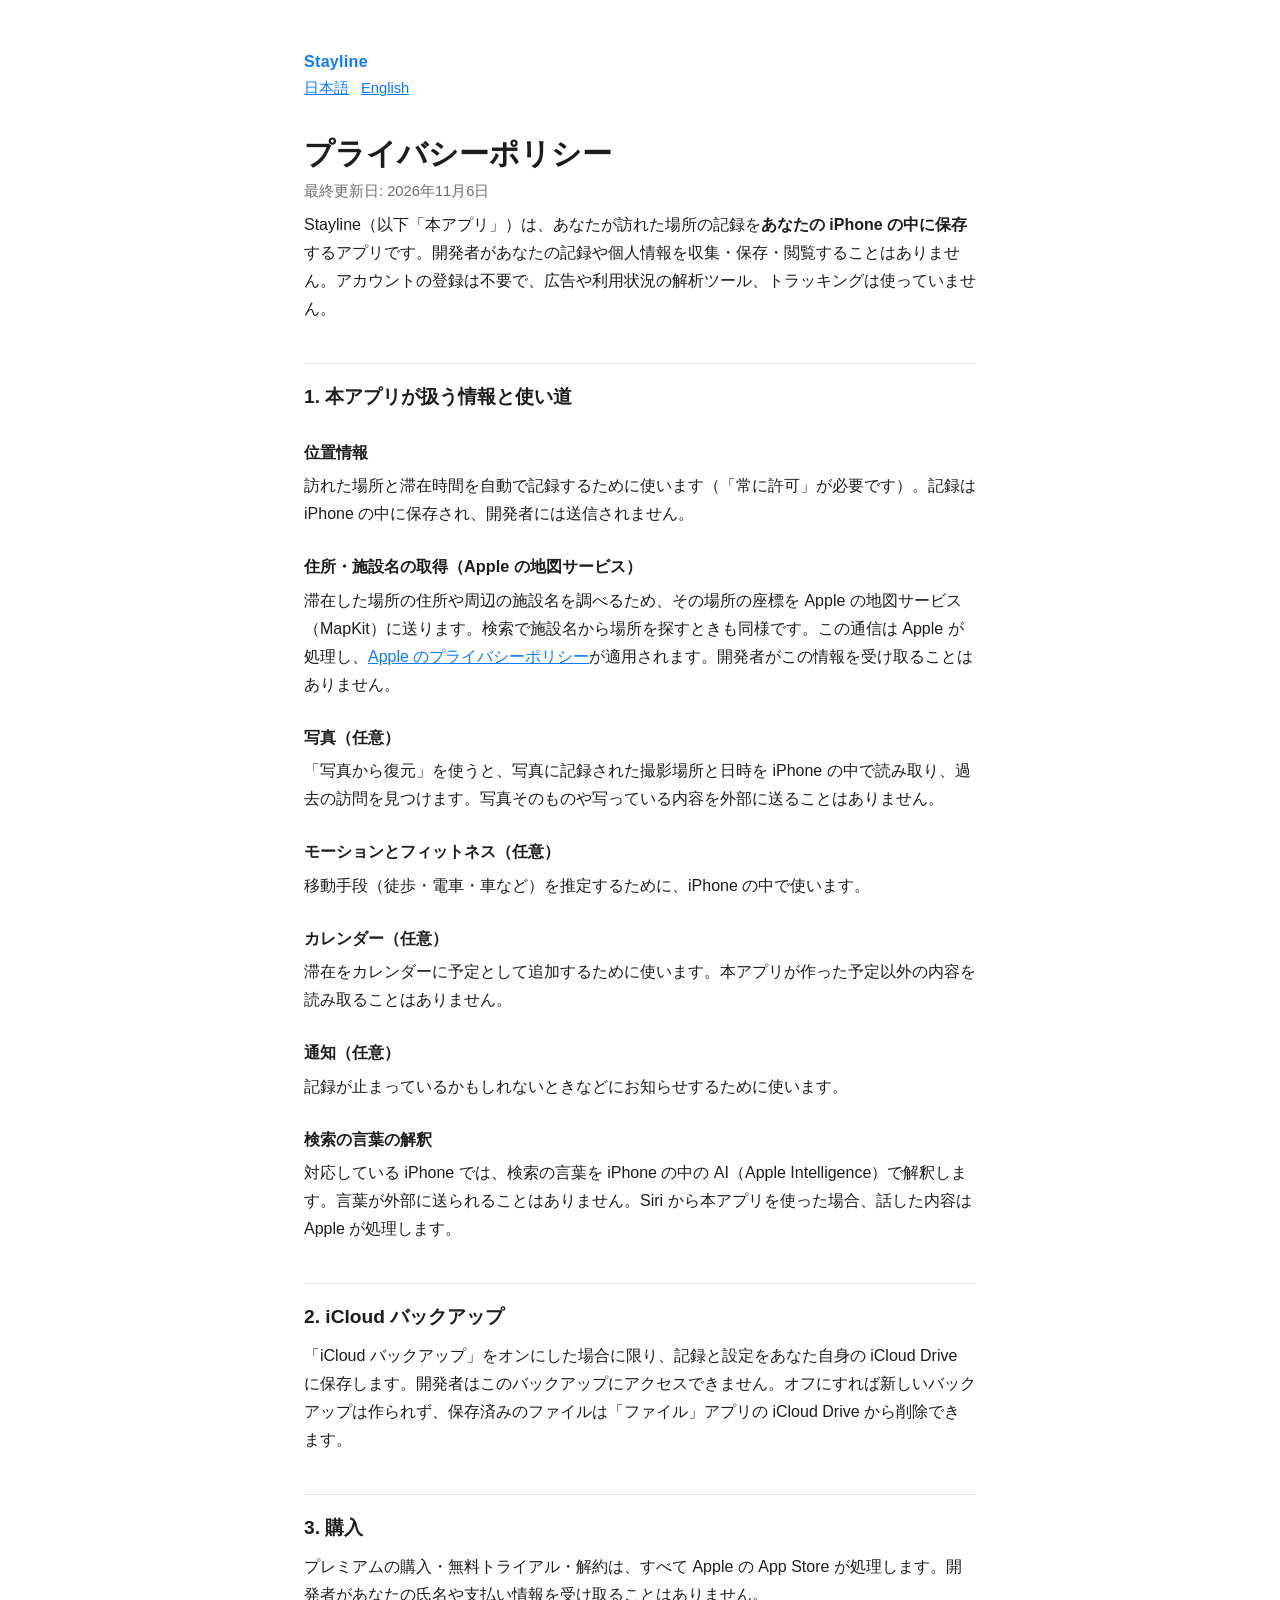
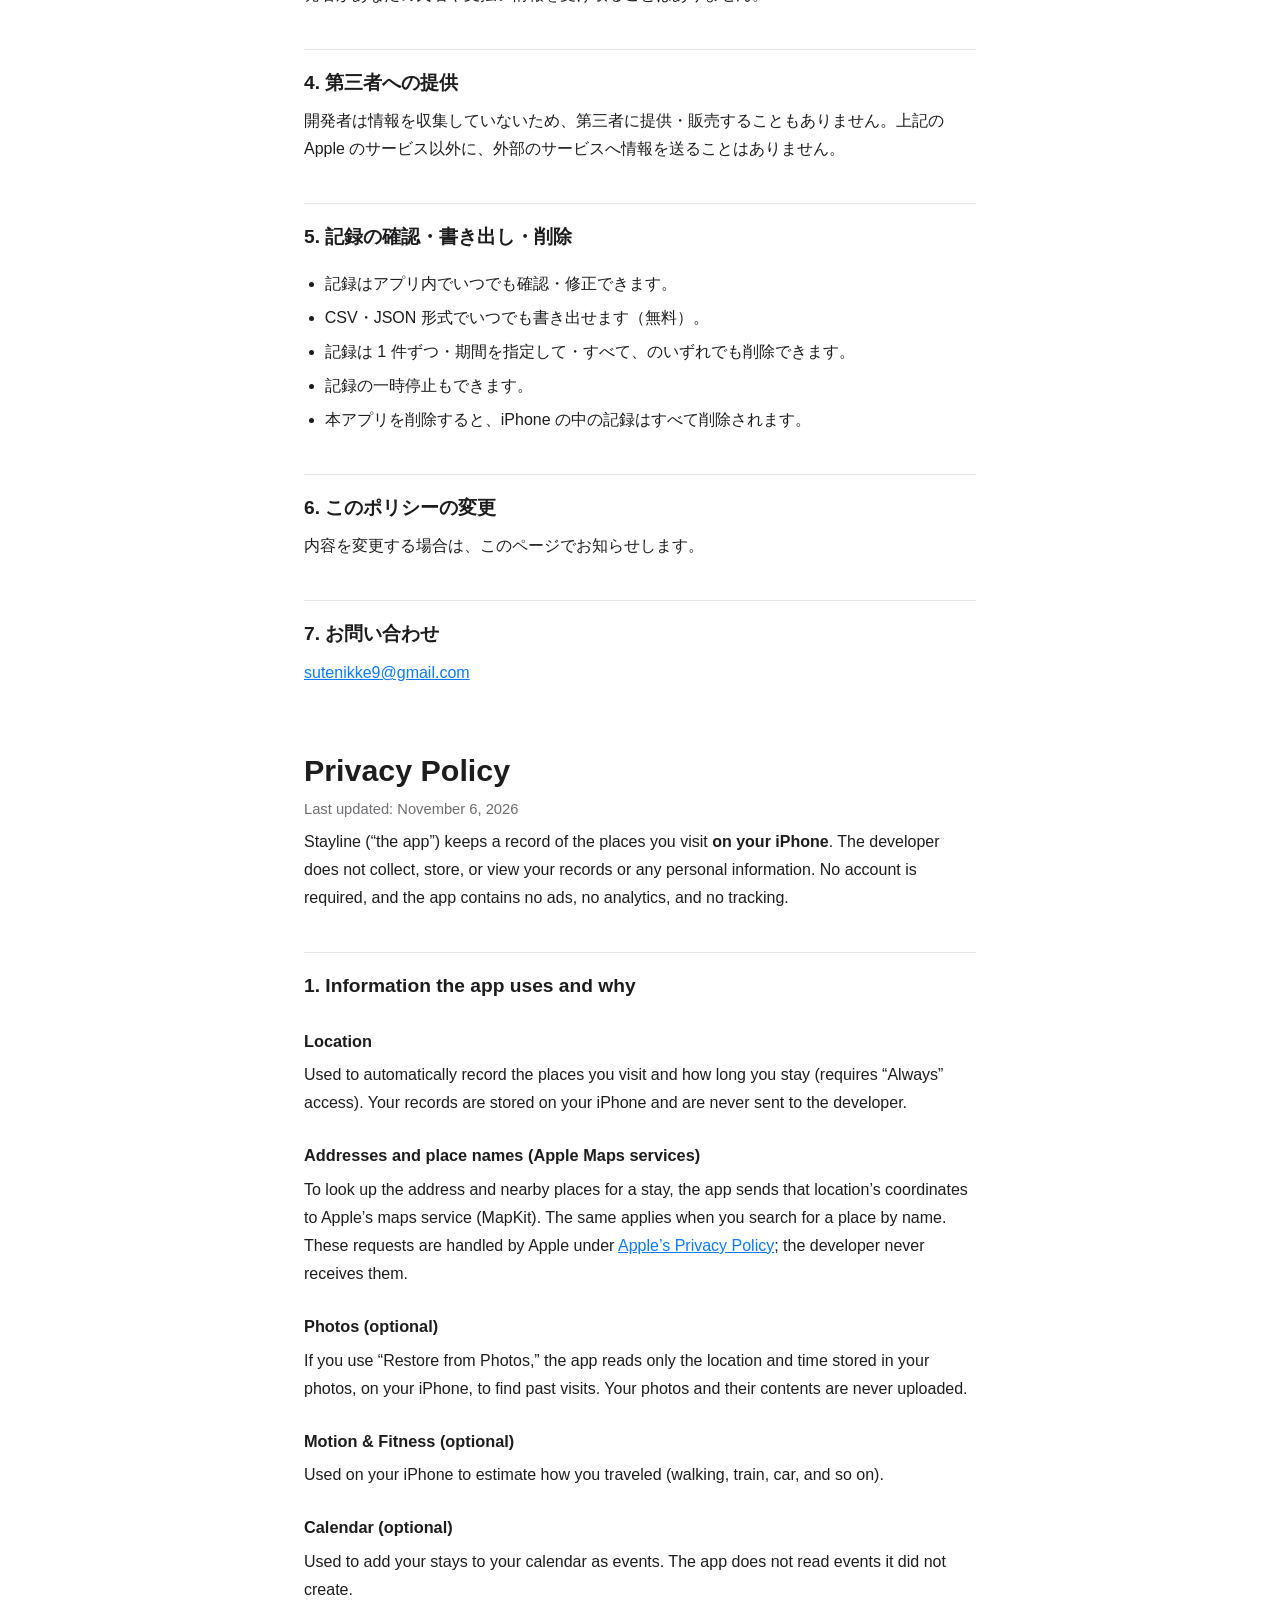
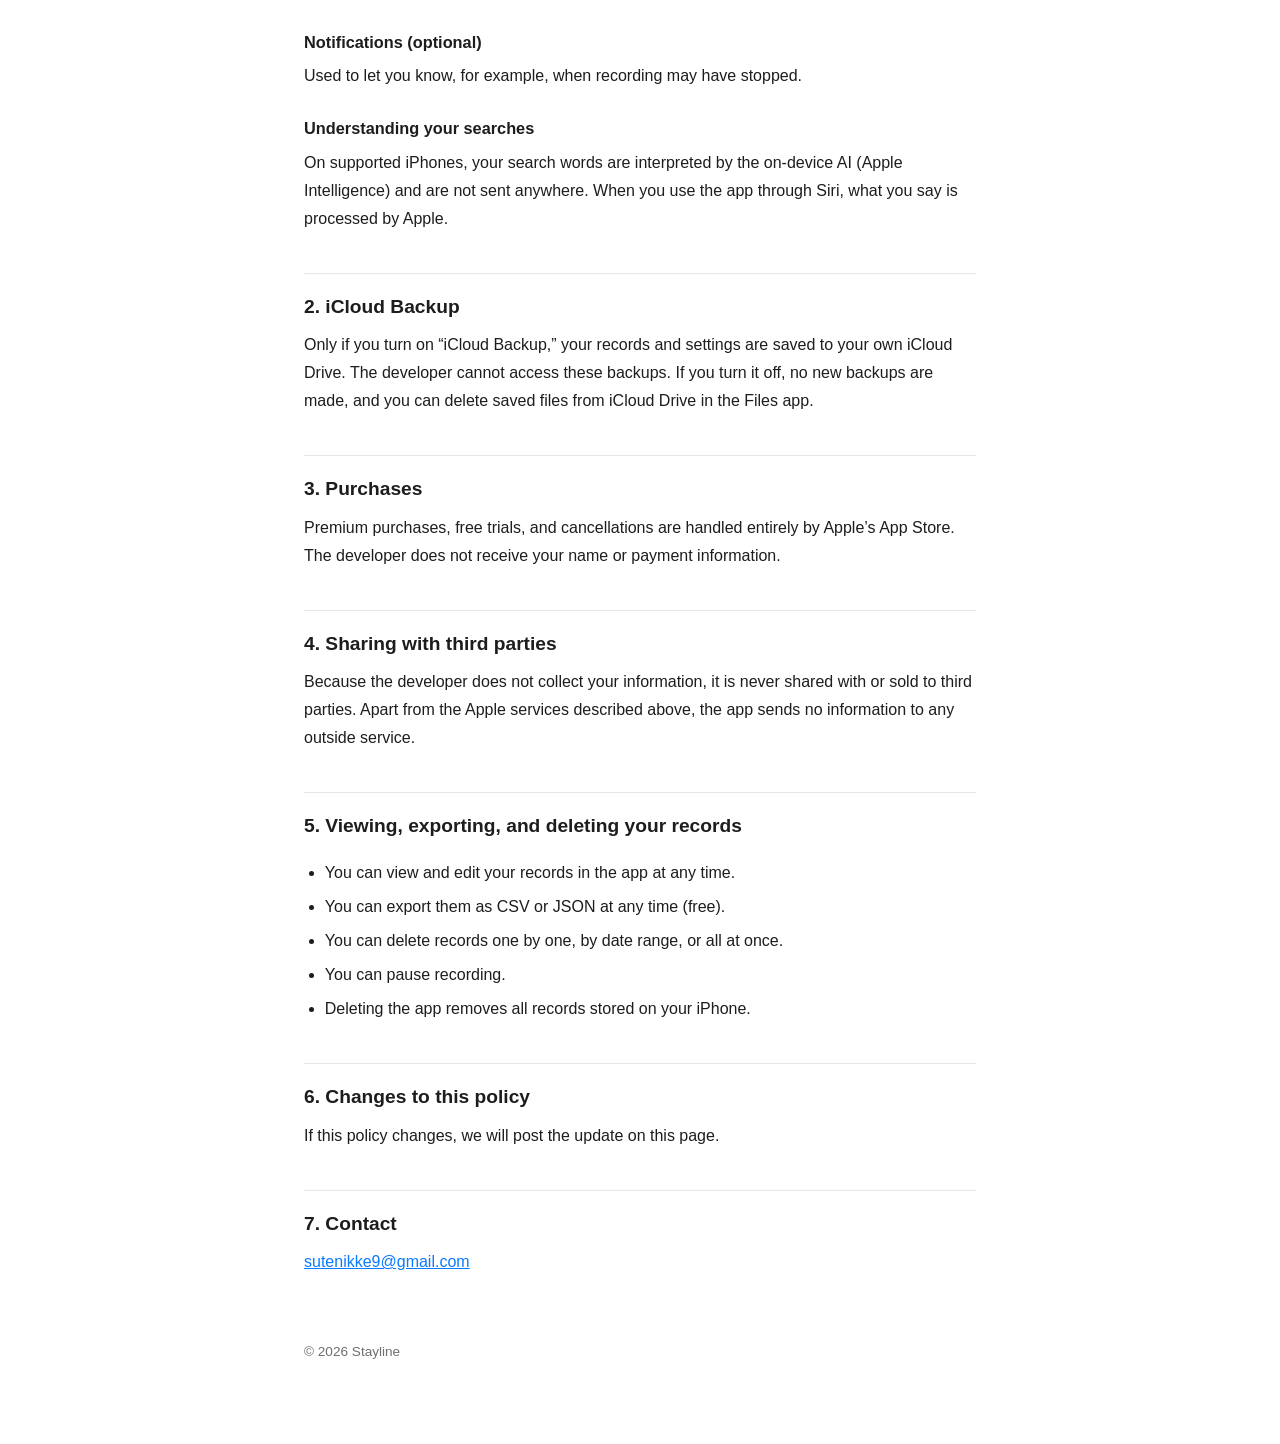
==== privacy/index.html @ b08b5094 "Add files via upload" ====
<!DOCTYPE html>
<html lang="ja">
<head>
<meta charset="utf-8">
<meta name="viewport" content="width=device-width, initial-scale=1">
<title>プライバシーポリシー / Privacy Policy — Stayline</title>
<link rel="stylesheet" href="../style.css">
</head>
<body>
<main>
<header>
  <a class="app" href="../">Stayline</a>
  <div class="lang"><a href="#ja">日本語</a><a href="#en">English</a></div>
</header>

<section id="ja" lang="ja">
<h1>プライバシーポリシー</h1>
<p class="muted">最終更新日: 2026年11月6日</p>

<p>Stayline（以下「本アプリ」）は、あなたが訪れた場所の記録を<strong>あなたの iPhone の中に保存</strong>するアプリです。開発者があなたの記録や個人情報を収集・保存・閲覧することはありません。アカウントの登録は不要で、広告や利用状況の解析ツール、トラッキングは使っていません。</p>

<h2>1. 本アプリが扱う情報と使い道</h2>
<h3>位置情報</h3>
<p>訪れた場所と滞在時間を自動で記録するために使います（「常に許可」が必要です）。記録は iPhone の中に保存され、開発者には送信されません。</p>
<h3>住所・施設名の取得（Apple の地図サービス）</h3>
<p>滞在した場所の住所や周辺の施設名を調べるため、その場所の座標を Apple の地図サービス（MapKit）に送ります。検索で施設名から場所を探すときも同様です。この通信は Apple が処理し、<a href="https://www.apple.com/legal/privacy/">Apple のプライバシーポリシー</a>が適用されます。開発者がこの情報を受け取ることはありません。</p>
<h3>写真（任意）</h3>
<p>「写真から復元」を使うと、写真に記録された撮影場所と日時を iPhone の中で読み取り、過去の訪問を見つけます。写真そのものや写っている内容を外部に送ることはありません。</p>
<h3>モーションとフィットネス（任意）</h3>
<p>移動手段（徒歩・電車・車など）を推定するために、iPhone の中で使います。</p>
<h3>カレンダー（任意）</h3>
<p>滞在をカレンダーに予定として追加するために使います。本アプリが作った予定以外の内容を読み取ることはありません。</p>
<h3>通知（任意）</h3>
<p>記録が止まっているかもしれないときなどにお知らせするために使います。</p>
<h3>検索の言葉の解釈</h3>
<p>対応している iPhone では、検索の言葉を iPhone の中の AI（Apple Intelligence）で解釈します。言葉が外部に送られることはありません。Siri から本アプリを使った場合、話した内容は Apple が処理します。</p>

<h2>2. iCloud バックアップ</h2>
<p>「iCloud バックアップ」をオンにした場合に限り、記録と設定をあなた自身の iCloud Drive に保存します。開発者はこのバックアップにアクセスできません。オフにすれば新しいバックアップは作られず、保存済みのファイルは「ファイル」アプリの iCloud Drive から削除できます。</p>

<h2>3. 購入</h2>
<p>プレミアムの購入・無料トライアル・解約は、すべて Apple の App Store が処理します。開発者があなたの氏名や支払い情報を受け取ることはありません。</p>

<h2>4. 第三者への提供</h2>
<p>開発者は情報を収集していないため、第三者に提供・販売することもありません。上記の Apple のサービス以外に、外部のサービスへ情報を送ることはありません。</p>

<h2>5. 記録の確認・書き出し・削除</h2>
<ul>
  <li>記録はアプリ内でいつでも確認・修正できます。</li>
  <li>CSV・JSON 形式でいつでも書き出せます（無料）。</li>
  <li>記録は 1 件ずつ・期間を指定して・すべて、のいずれでも削除できます。</li>
  <li>記録の一時停止もできます。</li>
  <li>本アプリを削除すると、iPhone の中の記録はすべて削除されます。</li>
</ul>

<h2>6. このポリシーの変更</h2>
<p>内容を変更する場合は、このページでお知らせします。</p>

<h2>7. お問い合わせ</h2>
<p><a href="mailto:sutenikke9@gmail.com">sutenikke9@gmail.com</a></p>
</section>

<section id="en" lang="en">
<h1>Privacy Policy</h1>
<p class="muted">Last updated: November 6, 2026</p>

<p>Stayline (“the app”) keeps a record of the places you visit <strong>on your iPhone</strong>. The developer does not collect, store, or view your records or any personal information. No account is required, and the app contains no ads, no analytics, and no tracking.</p>

<h2>1. Information the app uses and why</h2>
<h3>Location</h3>
<p>Used to automatically record the places you visit and how long you stay (requires “Always” access). Your records are stored on your iPhone and are never sent to the developer.</p>
<h3>Addresses and place names (Apple Maps services)</h3>
<p>To look up the address and nearby places for a stay, the app sends that location’s coordinates to Apple’s maps service (MapKit). The same applies when you search for a place by name. These requests are handled by Apple under <a href="https://www.apple.com/legal/privacy/">Apple’s Privacy Policy</a>; the developer never receives them.</p>
<h3>Photos (optional)</h3>
<p>If you use “Restore from Photos,” the app reads only the location and time stored in your photos, on your iPhone, to find past visits. Your photos and their contents are never uploaded.</p>
<h3>Motion &amp; Fitness (optional)</h3>
<p>Used on your iPhone to estimate how you traveled (walking, train, car, and so on).</p>
<h3>Calendar (optional)</h3>
<p>Used to add your stays to your calendar as events. The app does not read events it did not create.</p>
<h3>Notifications (optional)</h3>
<p>Used to let you know, for example, when recording may have stopped.</p>
<h3>Understanding your searches</h3>
<p>On supported iPhones, your search words are interpreted by the on-device AI (Apple Intelligence) and are not sent anywhere. When you use the app through Siri, what you say is processed by Apple.</p>

<h2>2. iCloud Backup</h2>
<p>Only if you turn on “iCloud Backup,” your records and settings are saved to your own iCloud Drive. The developer cannot access these backups. If you turn it off, no new backups are made, and you can delete saved files from iCloud Drive in the Files app.</p>

<h2>3. Purchases</h2>
<p>Premium purchases, free trials, and cancellations are handled entirely by Apple’s App Store. The developer does not receive your name or payment information.</p>

<h2>4. Sharing with third parties</h2>
<p>Because the developer does not collect your information, it is never shared with or sold to third parties. Apart from the Apple services described above, the app sends no information to any outside service.</p>

<h2>5. Viewing, exporting, and deleting your records</h2>
<ul>
  <li>You can view and edit your records in the app at any time.</li>
  <li>You can export them as CSV or JSON at any time (free).</li>
  <li>You can delete records one by one, by date range, or all at once.</li>
  <li>You can pause recording.</li>
  <li>Deleting the app removes all records stored on your iPhone.</li>
</ul>

<h2>6. Changes to this policy</h2>
<p>If this policy changes, we will post the update on this page.</p>

<h2>7. Contact</h2>
<p><a href="mailto:sutenikke9@gmail.com">sutenikke9@gmail.com</a></p>
</section>

<footer>© 2026 Stayline</footer>
</main>
</body>
</html>
---- style.css ----
:root { color-scheme: light dark; --fg:#1d1d1f; --muted:#6e6e73; --bg:#fff; --line:#e5e5ea; --accent:#0a7aff; }
@media (prefers-color-scheme: dark) { :root { --fg:#f5f5f7; --muted:#a1a1a6; --bg:#111113; --line:#2c2c2e; --accent:#409cff; } }
* { box-sizing: border-box; }
body { margin:0; background:var(--bg); color:var(--fg); font: 16px/1.75 -apple-system, BlinkMacSystemFont, "Hiragino Sans", "Helvetica Neue", sans-serif; }
main { max-width: 720px; margin: 0 auto; padding: 48px 24px 80px; }
header { margin-bottom: 32px; }
.app { font-weight: 700; letter-spacing: .02em; color: var(--accent); text-decoration: none; }
h1 { font-size: 1.9rem; line-height: 1.3; margin: 8px 0 4px; }
h2 { font-size: 1.2rem; margin: 40px 0 8px; padding-top: 16px; border-top: 1px solid var(--line); }
h3 { font-size: 1.02rem; margin: 24px 0 4px; }
p, li { margin: 6px 0; }
ul { padding-left: 1.3em; }
.muted { color: var(--muted); font-size: .92rem; }
.lang { display:flex; gap:12px; font-size:.92rem; }
.lang a { color: var(--accent); }
section + section { margin-top: 64px; }
a { color: var(--accent); }
.card { border:1px solid var(--line); border-radius:14px; padding:16px 20px; margin:16px 0; }
footer { margin-top: 64px; font-size: .85rem; color: var(--muted); }
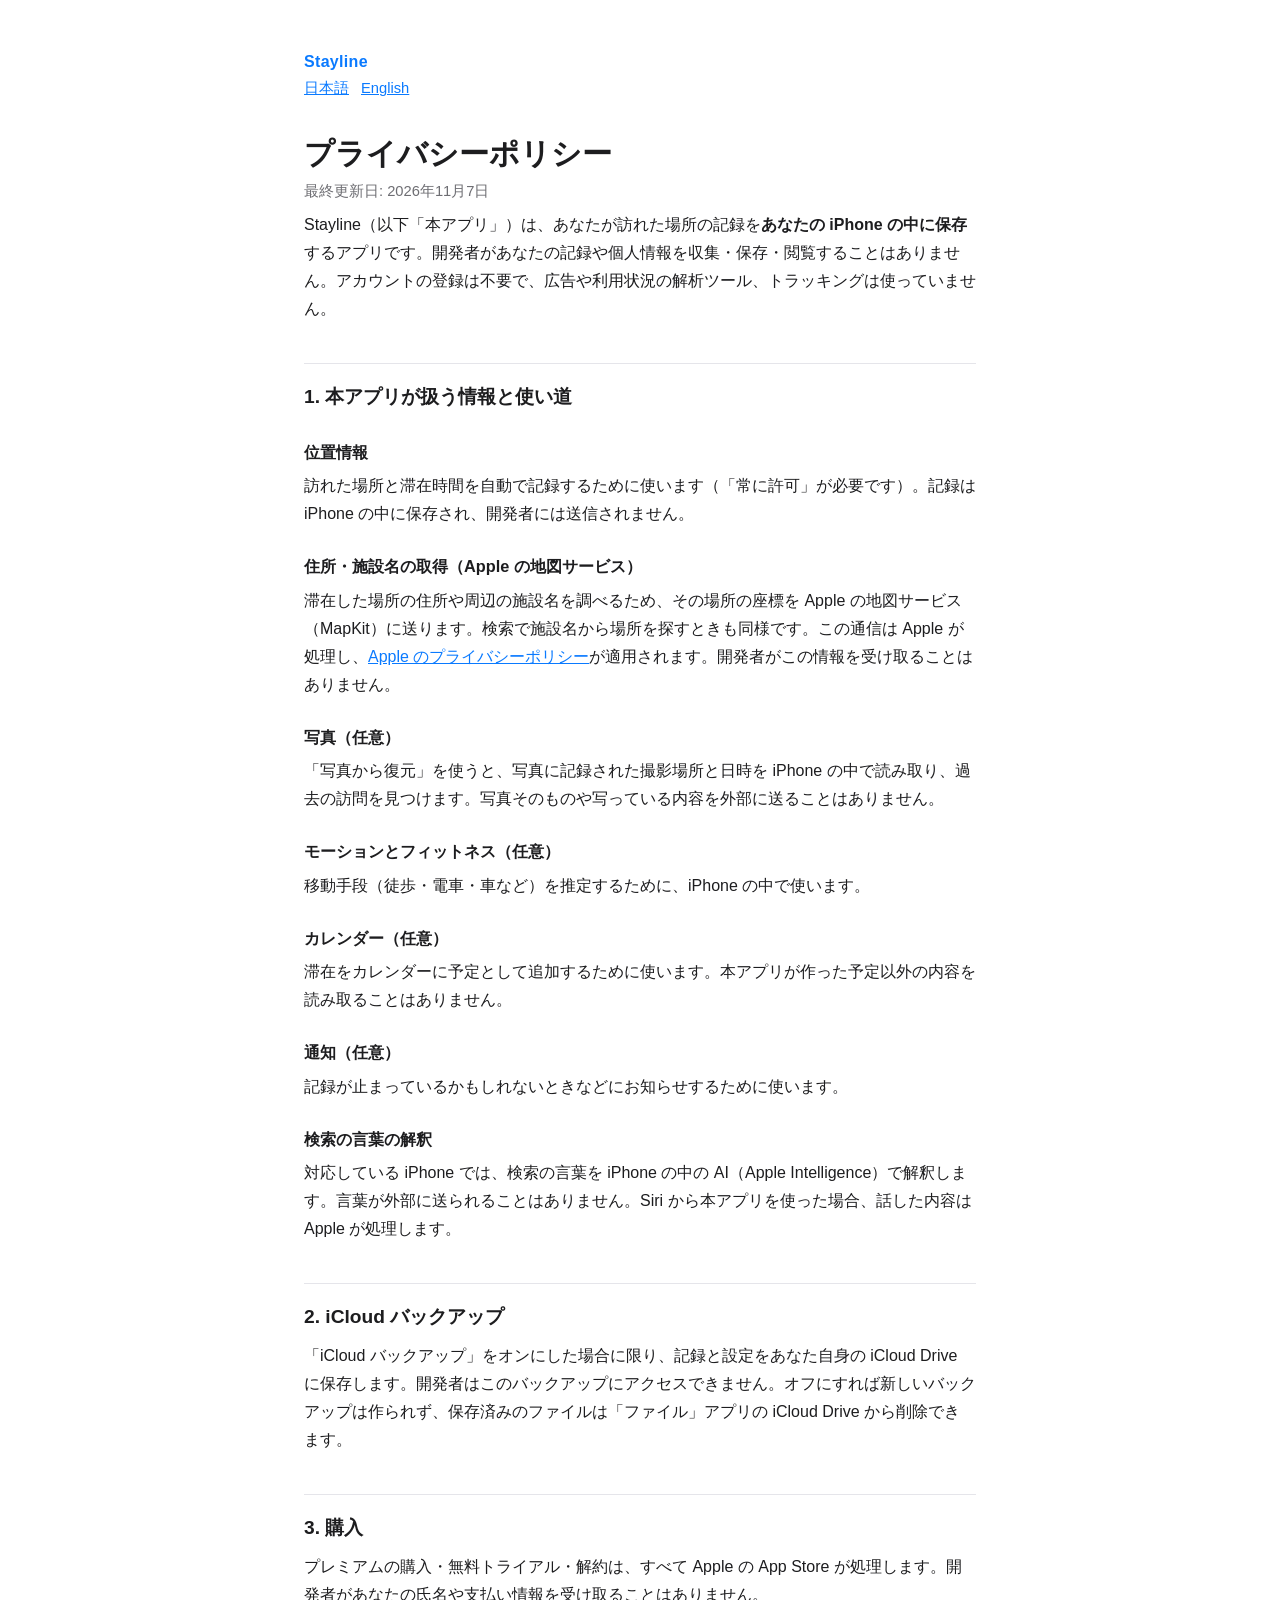
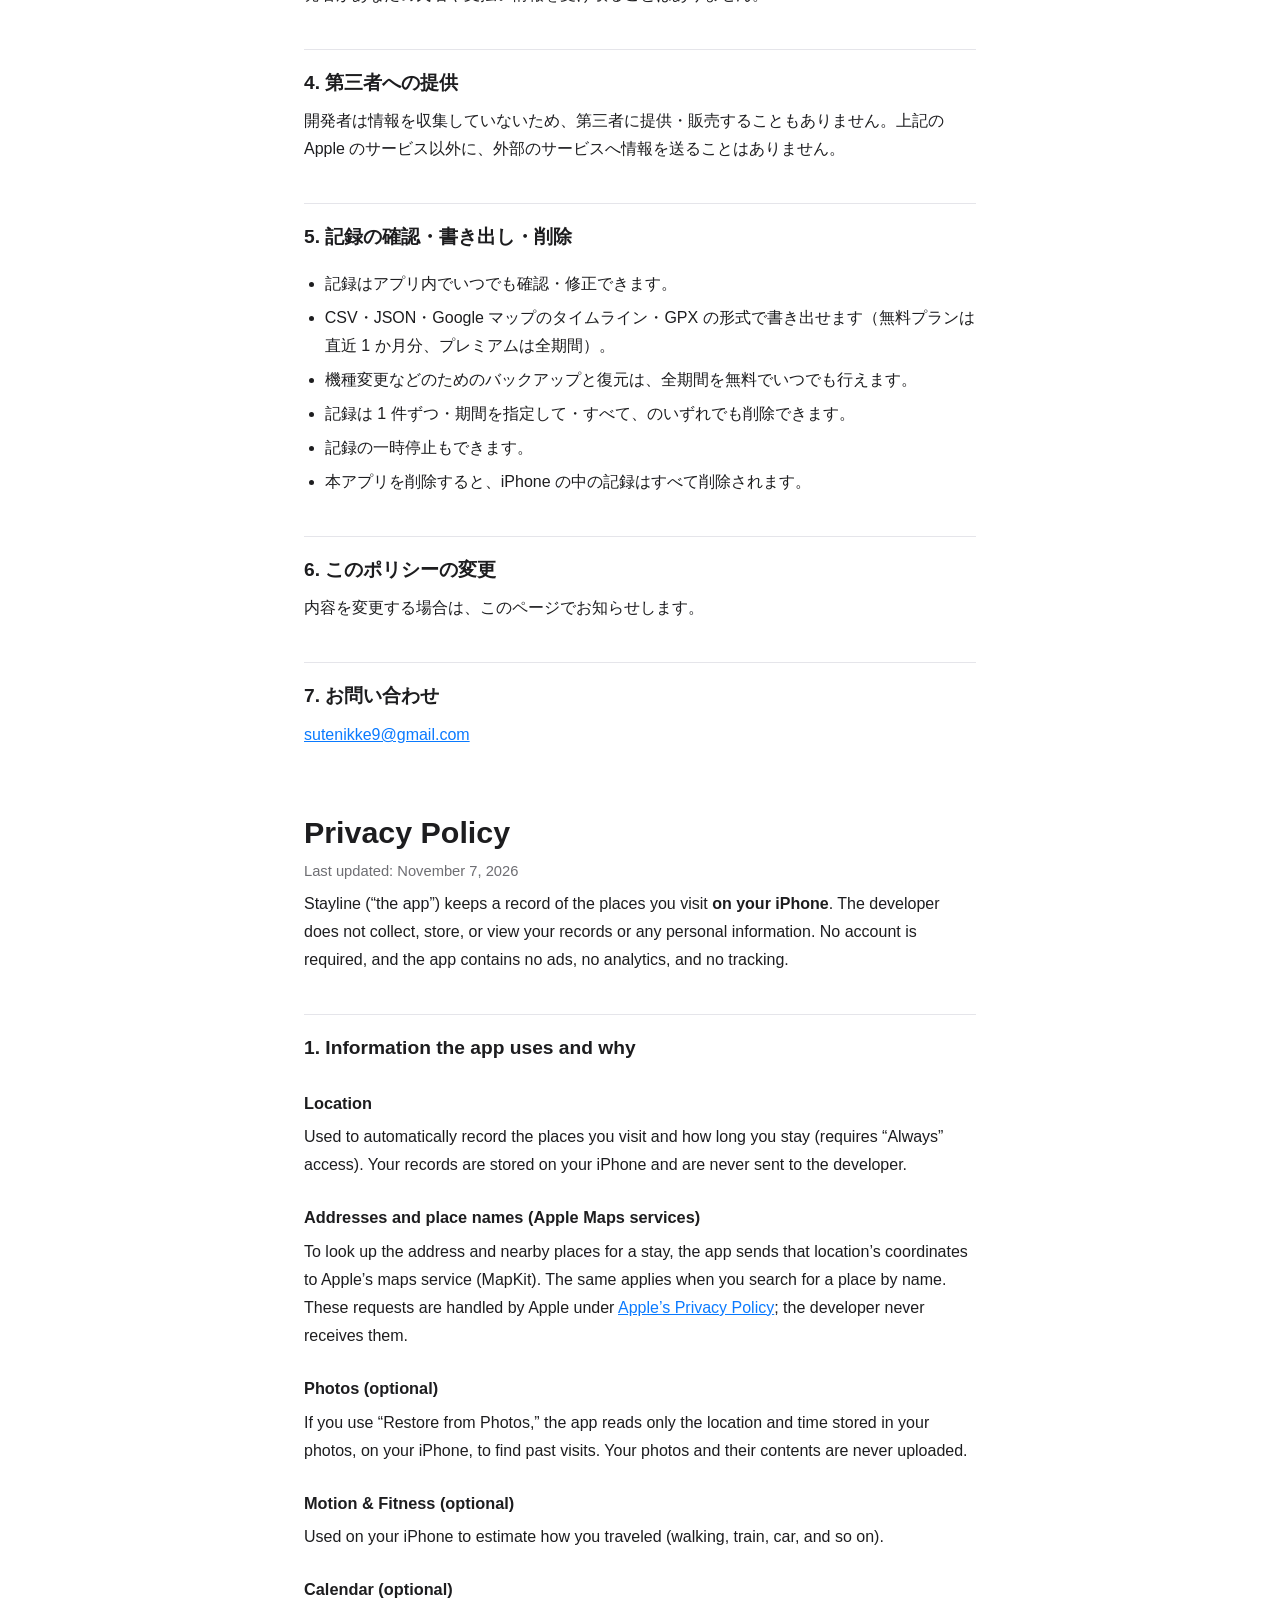
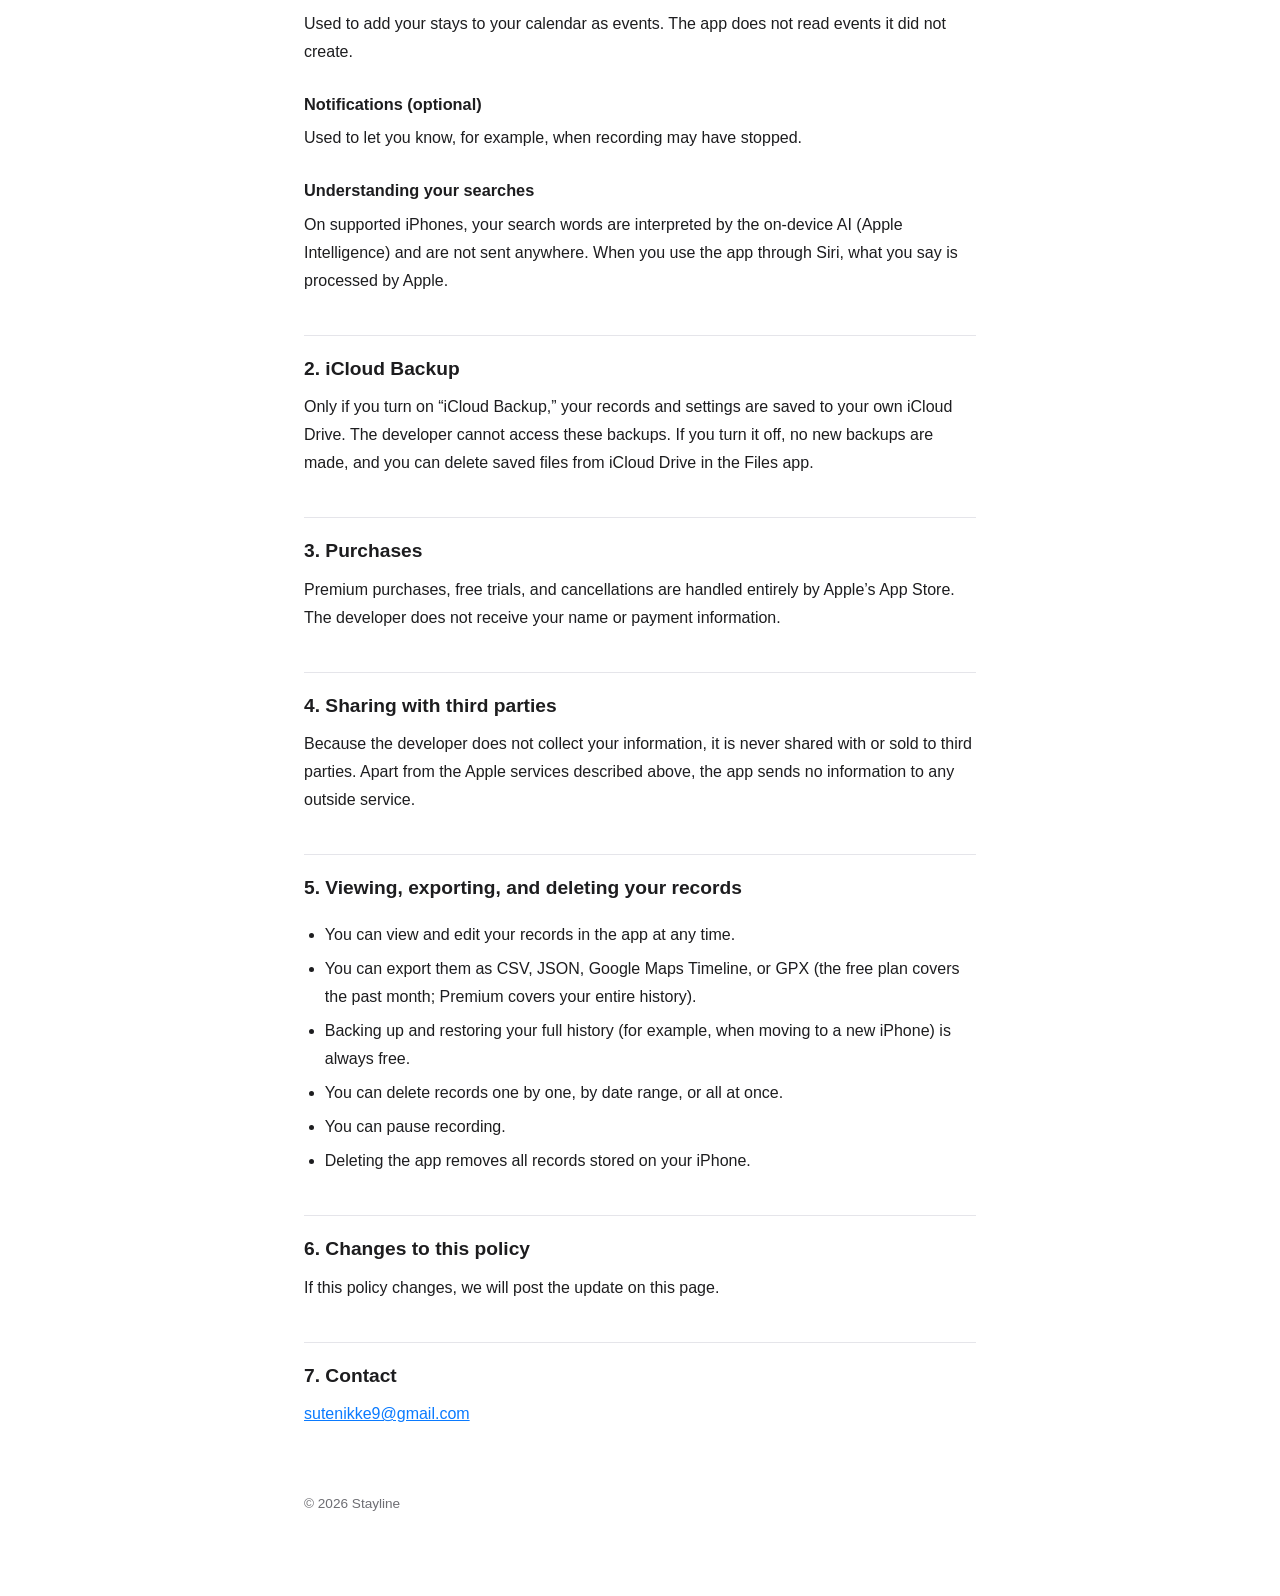
==== commit 6f63f71b: "Add files via upload" ====
--- a/privacy/index.html
+++ b/privacy/index.html
@@ -15,7 +15,7 @@
 
 <section id="ja" lang="ja">
 <h1>プライバシーポリシー</h1>
-<p class="muted">最終更新日: 2026年11月6日</p>
+<p class="muted">最終更新日: 2026年11月7日</p>
 
 <p>Stayline（以下「本アプリ」）は、あなたが訪れた場所の記録を<strong>あなたの iPhone の中に保存</strong>するアプリです。開発者があなたの記録や個人情報を収集・保存・閲覧することはありません。アカウントの登録は不要で、広告や利用状況の解析ツール、トラッキングは使っていません。</p>
 
@@ -47,7 +47,8 @@
 <h2>5. 記録の確認・書き出し・削除</h2>
 <ul>
   <li>記録はアプリ内でいつでも確認・修正できます。</li>
-  <li>CSV・JSON 形式でいつでも書き出せます（無料）。</li>
+  <li>CSV・JSON・Google マップのタイムライン・GPX の形式で書き出せます（無料プランは直近 1 か月分、プレミアムは全期間）。</li>
+  <li>機種変更などのためのバックアップと復元は、全期間を無料でいつでも行えます。</li>
   <li>記録は 1 件ずつ・期間を指定して・すべて、のいずれでも削除できます。</li>
   <li>記録の一時停止もできます。</li>
   <li>本アプリを削除すると、iPhone の中の記録はすべて削除されます。</li>
@@ -62,7 +63,7 @@
 
 <section id="en" lang="en">
 <h1>Privacy Policy</h1>
-<p class="muted">Last updated: November 6, 2026</p>
+<p class="muted">Last updated: November 7, 2026</p>
 
 <p>Stayline (“the app”) keeps a record of the places you visit <strong>on your iPhone</strong>. The developer does not collect, store, or view your records or any personal information. No account is required, and the app contains no ads, no analytics, and no tracking.</p>
 
@@ -94,7 +95,8 @@
 <h2>5. Viewing, exporting, and deleting your records</h2>
 <ul>
   <li>You can view and edit your records in the app at any time.</li>
-  <li>You can export them as CSV or JSON at any time (free).</li>
+  <li>You can export them as CSV, JSON, Google Maps Timeline, or GPX (the free plan covers the past month; Premium covers your entire history).</li>
+  <li>Backing up and restoring your full history (for example, when moving to a new iPhone) is always free.</li>
   <li>You can delete records one by one, by date range, or all at once.</li>
   <li>You can pause recording.</li>
   <li>Deleting the app removes all records stored on your iPhone.</li>
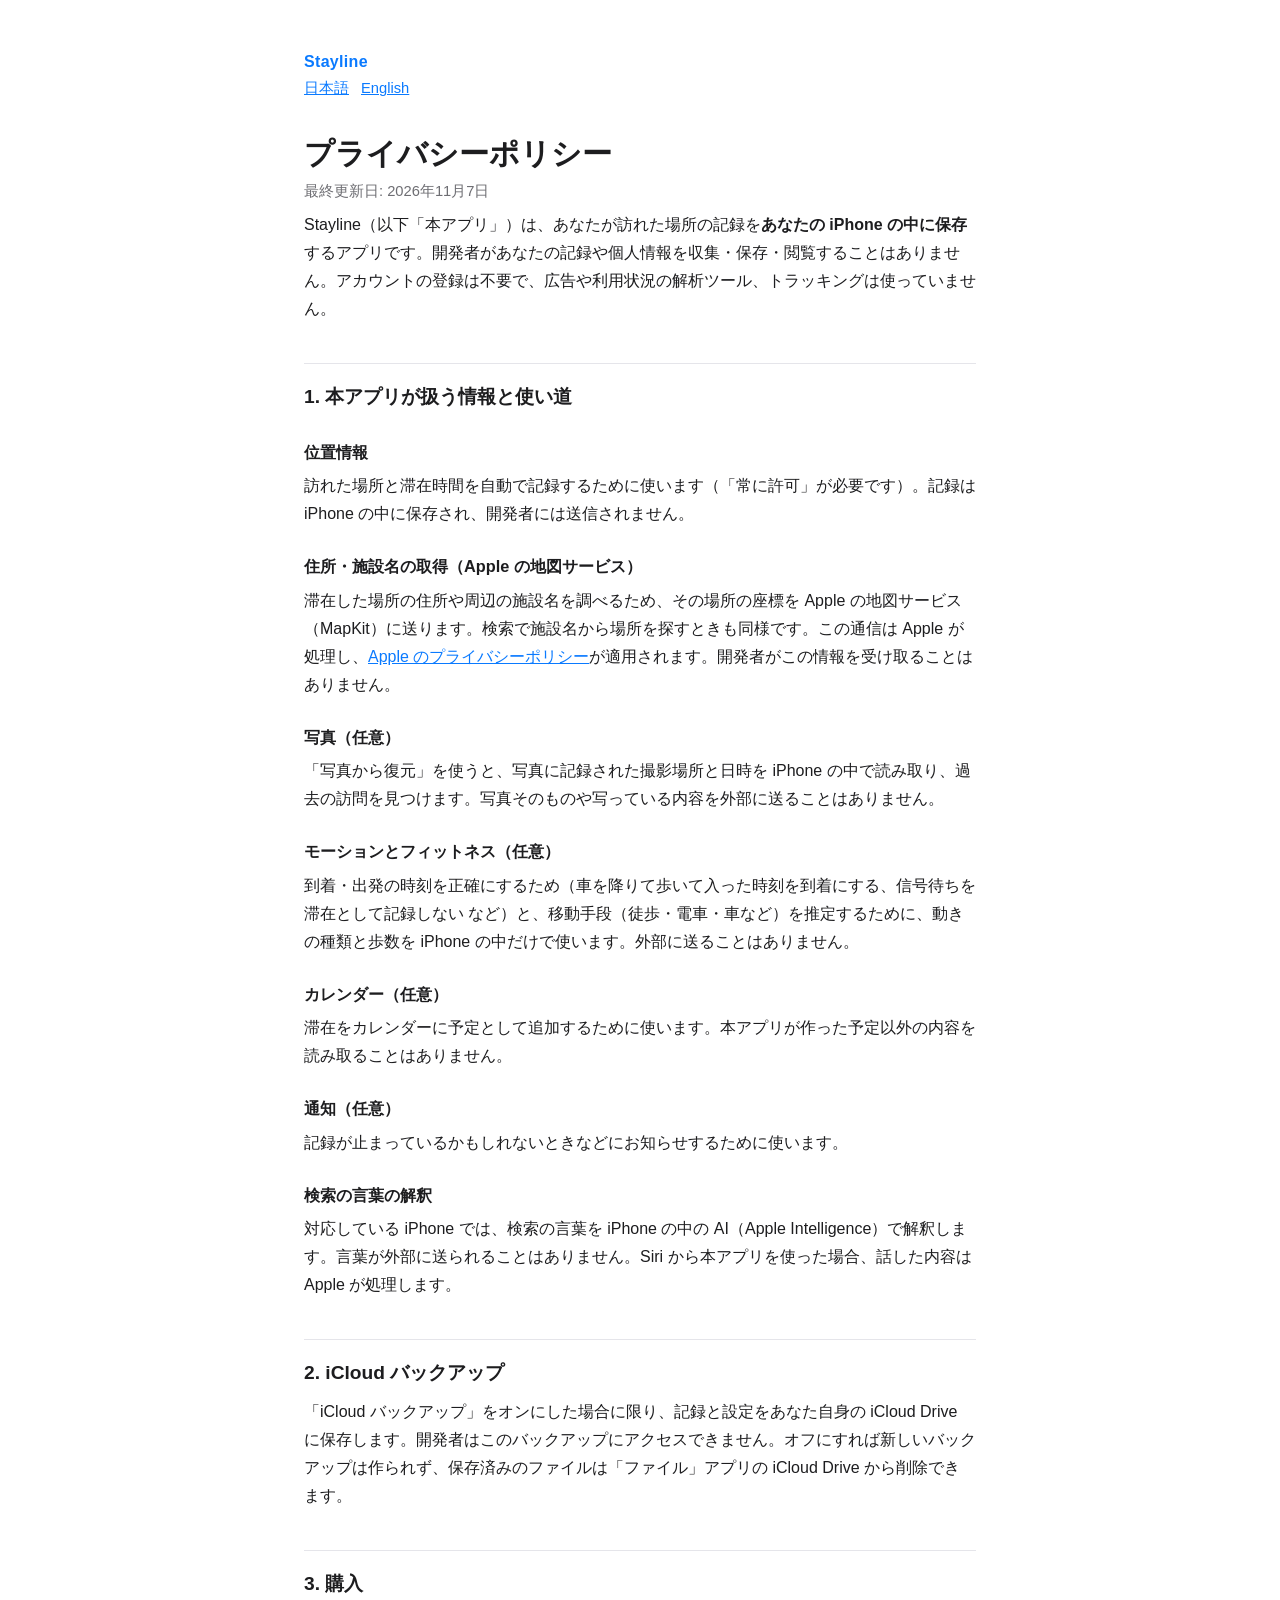
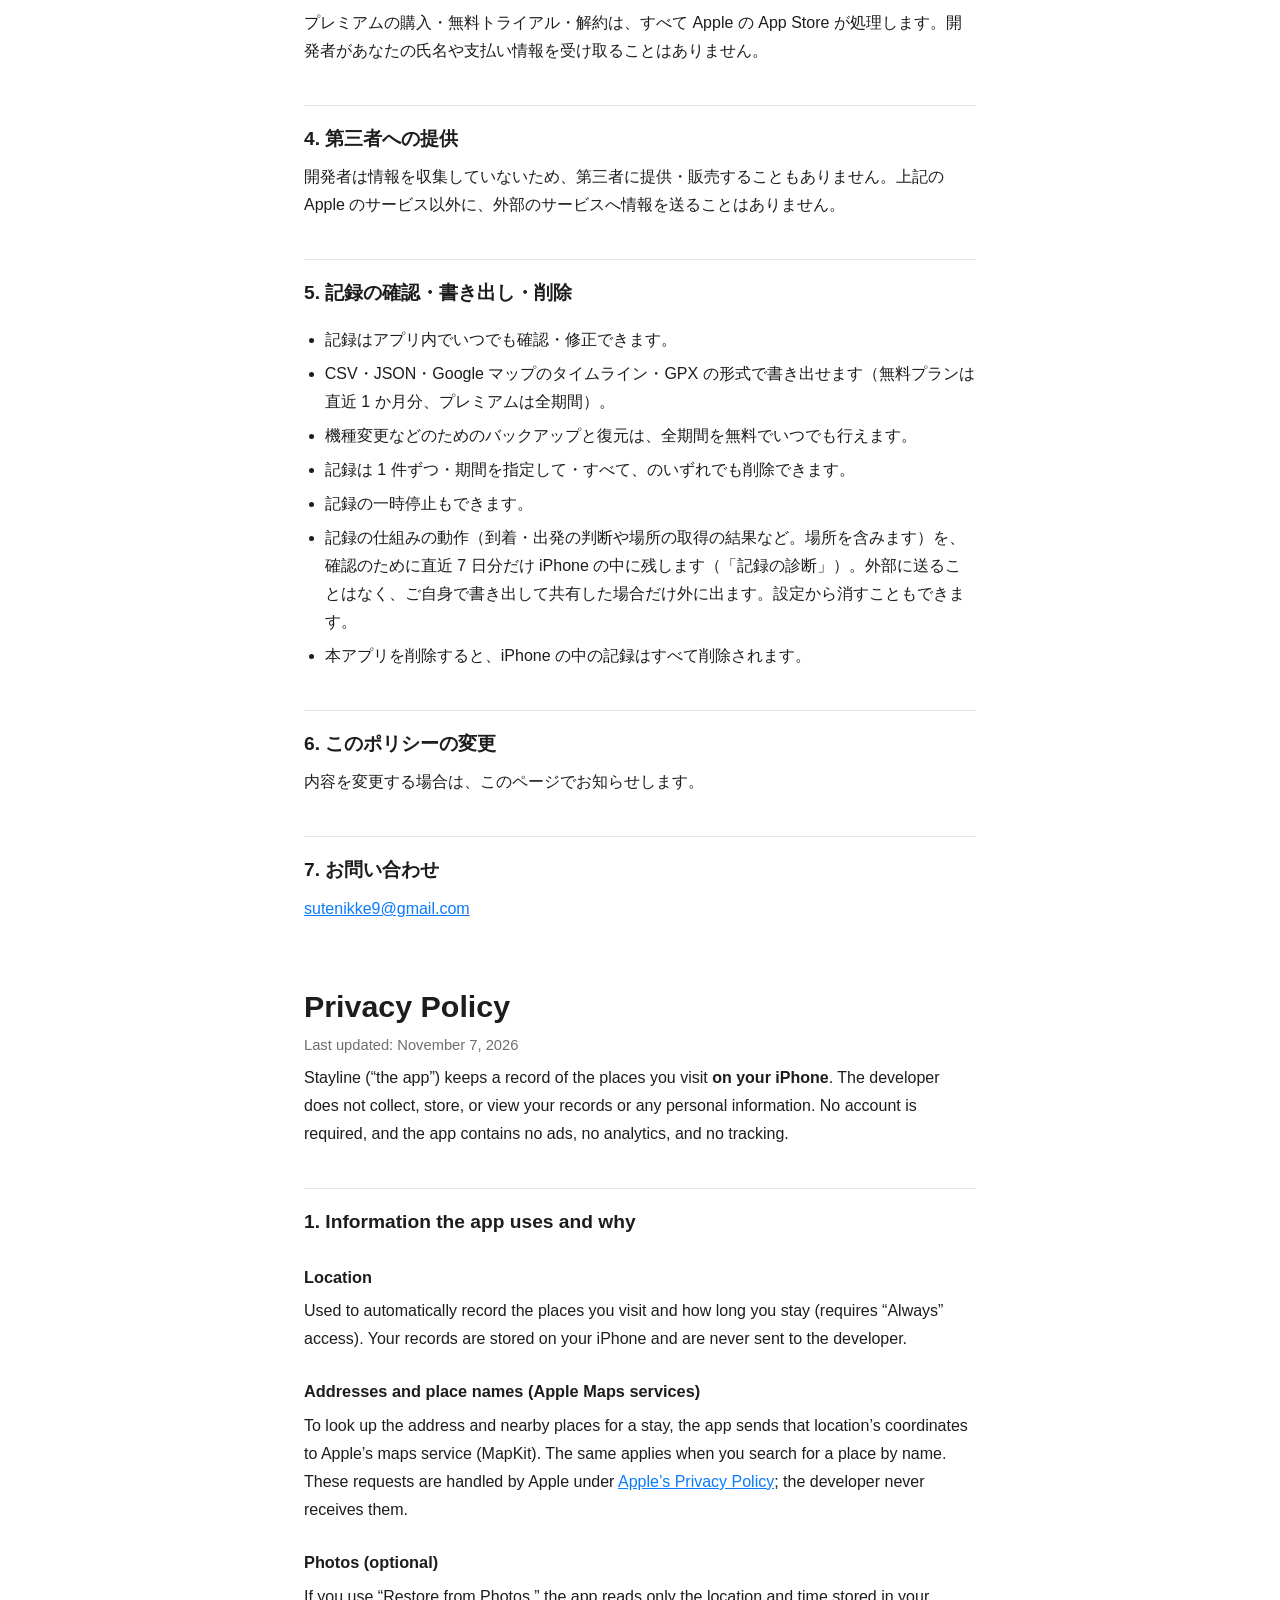
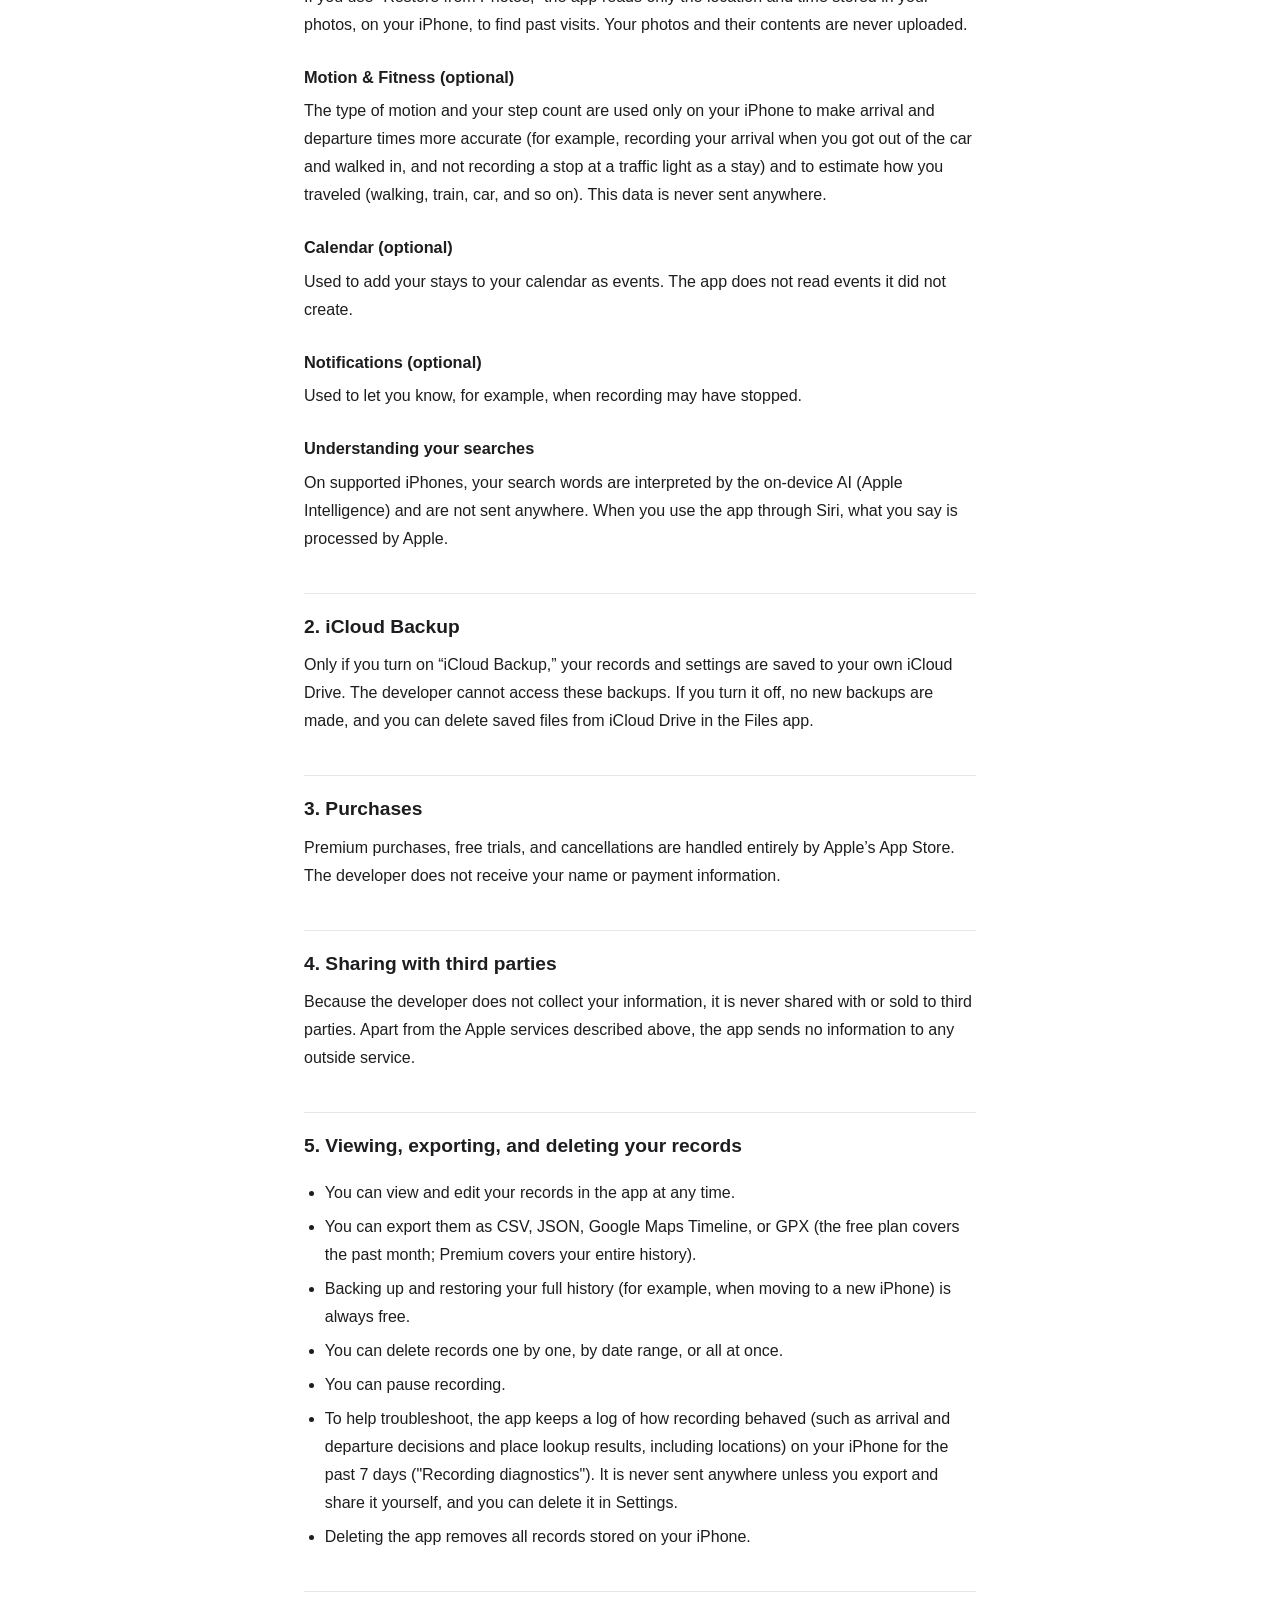
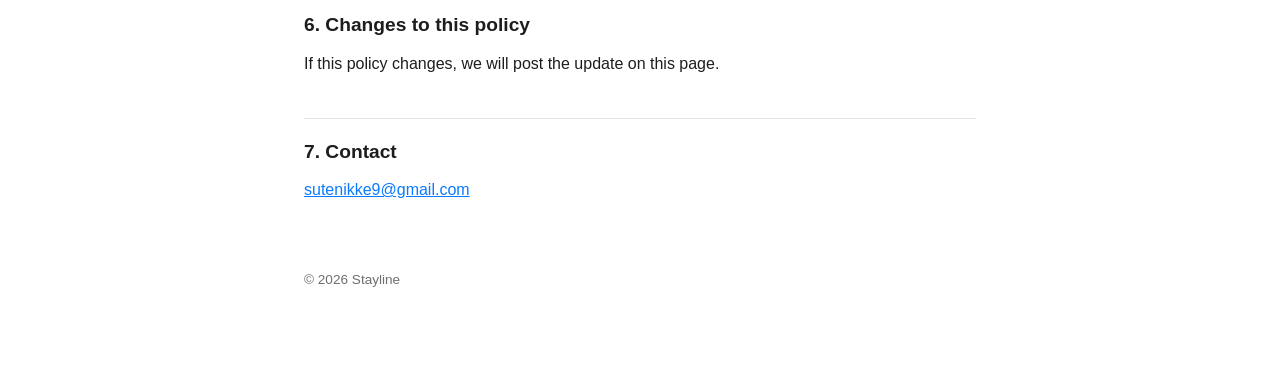
==== commit 6846c6e7: "Add files via upload" ====
--- a/privacy/index.html
+++ b/privacy/index.html
@@ -27,7 +27,7 @@
 <h3>写真（任意）</h3>
 <p>「写真から復元」を使うと、写真に記録された撮影場所と日時を iPhone の中で読み取り、過去の訪問を見つけます。写真そのものや写っている内容を外部に送ることはありません。</p>
 <h3>モーションとフィットネス（任意）</h3>
-<p>移動手段（徒歩・電車・車など）を推定するために、iPhone の中で使います。</p>
+<p>到着・出発の時刻を正確にするため（車を降りて歩いて入った時刻を到着にする、信号待ちを滞在として記録しない など）と、移動手段（徒歩・電車・車など）を推定するために、動きの種類と歩数を iPhone の中だけで使います。外部に送ることはありません。</p>
 <h3>カレンダー（任意）</h3>
 <p>滞在をカレンダーに予定として追加するために使います。本アプリが作った予定以外の内容を読み取ることはありません。</p>
 <h3>通知（任意）</h3>
@@ -51,6 +51,7 @@
   <li>機種変更などのためのバックアップと復元は、全期間を無料でいつでも行えます。</li>
   <li>記録は 1 件ずつ・期間を指定して・すべて、のいずれでも削除できます。</li>
   <li>記録の一時停止もできます。</li>
+  <li>記録の仕組みの動作（到着・出発の判断や場所の取得の結果など。場所を含みます）を、確認のために直近 7 日分だけ iPhone の中に残します（「記録の診断」）。外部に送ることはなく、ご自身で書き出して共有した場合だけ外に出ます。設定から消すこともできます。</li>
   <li>本アプリを削除すると、iPhone の中の記録はすべて削除されます。</li>
 </ul>
 
@@ -75,7 +76,7 @@
 <h3>Photos (optional)</h3>
 <p>If you use “Restore from Photos,” the app reads only the location and time stored in your photos, on your iPhone, to find past visits. Your photos and their contents are never uploaded.</p>
 <h3>Motion &amp; Fitness (optional)</h3>
-<p>Used on your iPhone to estimate how you traveled (walking, train, car, and so on).</p>
+<p>The type of motion and your step count are used only on your iPhone to make arrival and departure times more accurate (for example, recording your arrival when you got out of the car and walked in, and not recording a stop at a traffic light as a stay) and to estimate how you traveled (walking, train, car, and so on). This data is never sent anywhere.</p>
 <h3>Calendar (optional)</h3>
 <p>Used to add your stays to your calendar as events. The app does not read events it did not create.</p>
 <h3>Notifications (optional)</h3>
@@ -99,6 +100,7 @@
   <li>Backing up and restoring your full history (for example, when moving to a new iPhone) is always free.</li>
   <li>You can delete records one by one, by date range, or all at once.</li>
   <li>You can pause recording.</li>
+  <li>To help troubleshoot, the app keeps a log of how recording behaved (such as arrival and departure decisions and place lookup results, including locations) on your iPhone for the past 7 days ("Recording diagnostics"). It is never sent anywhere unless you export and share it yourself, and you can delete it in Settings.</li>
   <li>Deleting the app removes all records stored on your iPhone.</li>
 </ul>
 
